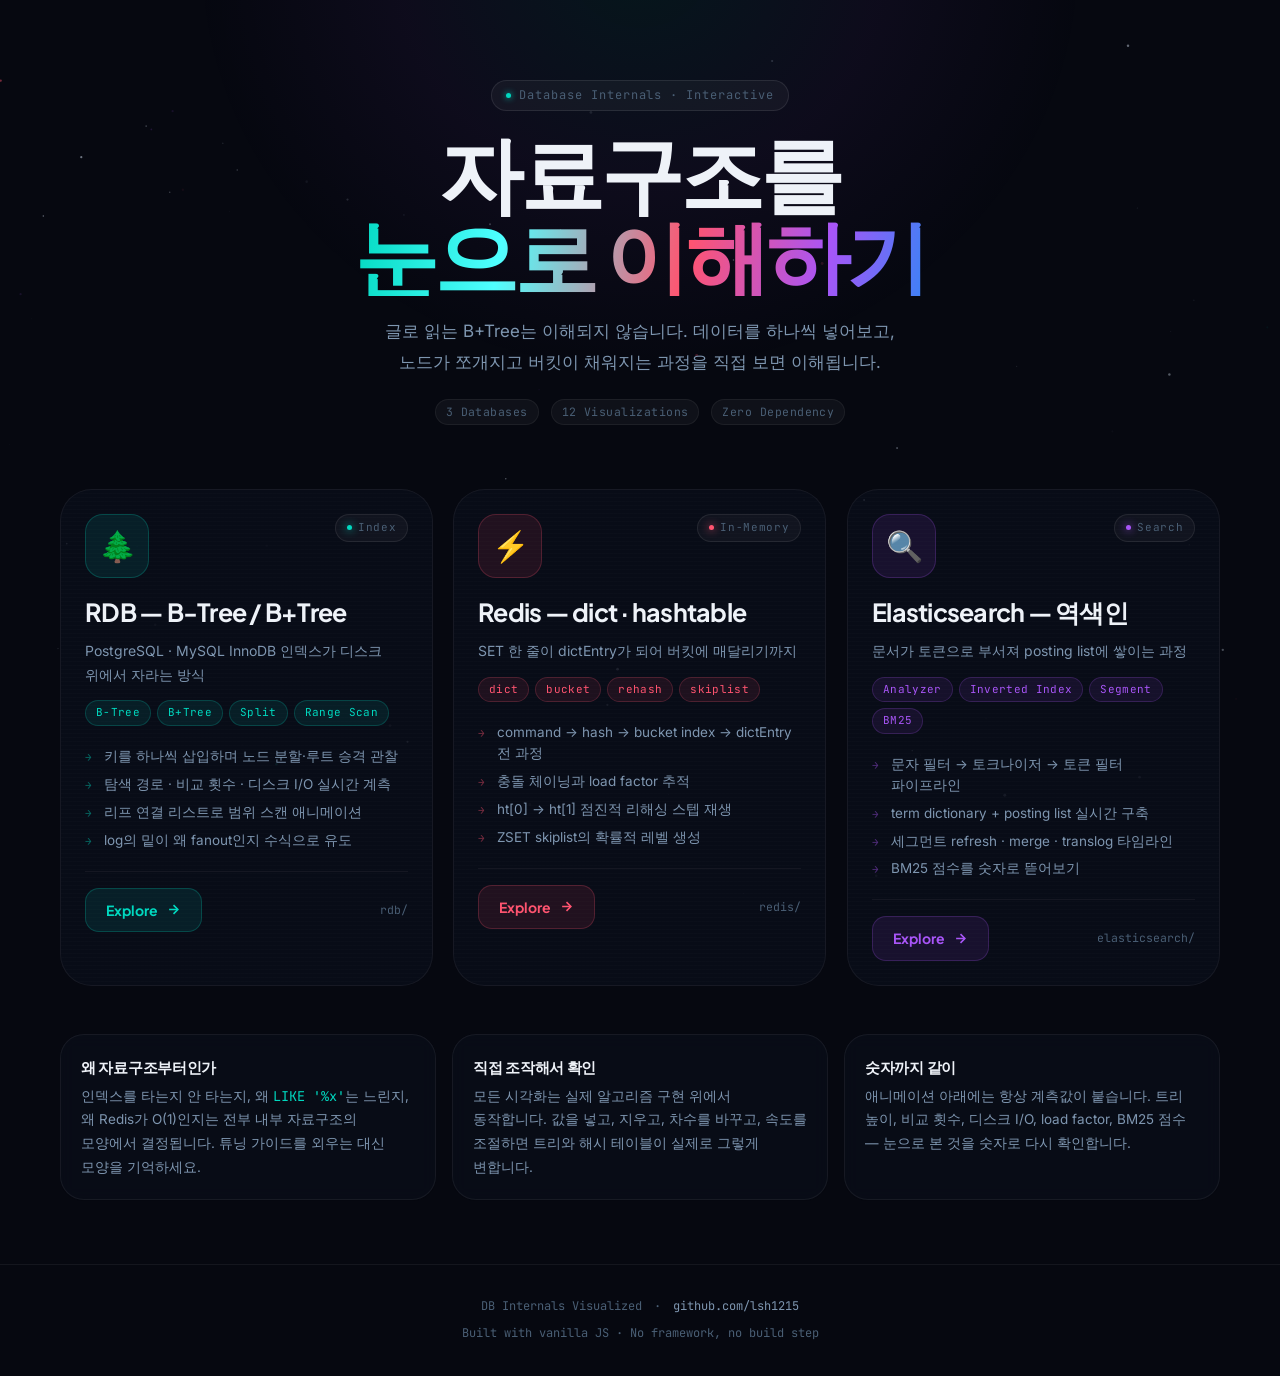
==== index.html @ f7a951b7 "feat: DB 내부 자료구조 인터랙티브 시각화 사이트 RDB(B-Tree/B+Tree) · Redis(dict/hashtable/skiplist) · Elasticsearch(역" ====
<!DOCTYPE html>
<html lang="ko">
<head>
  <meta charset="UTF-8" />
  <meta name="viewport" content="width=device-width, initial-scale=1.0" />
  <title>DB Internals Visualized — 데이터베이스 자료구조 시각화</title>

  <meta name="description" content="RDB의 B-Tree/B+Tree, Redis의 dict/hashtable, Elasticsearch의 역색인. 데이터를 하나씩 넣어보며 자료구조가 어떻게 변하는지 애니메이션으로 이해합니다." />
  <meta name="keywords" content="B-Tree, B+Tree, Redis dict, hashtable, rehash, skiplist, Elasticsearch, inverted index, 자료구조 시각화, database internals" />
  <meta name="author" content="leesanghun" />
  <meta name="robots" content="index, follow" />

  <meta property="og:type" content="website" />
  <meta property="og:title" content="DB Internals Visualized" />
  <meta property="og:description" content="RDB · Redis · Elasticsearch 내부 자료구조를 애니메이션으로 이해하기" />
  <meta property="og:site_name" content="DB Internals Visualized" />

  <link rel="icon" href="data:image/svg+xml,<svg xmlns='http://www.w3.org/2000/svg' viewBox='0 0 100 100'><text y='.9em' font-size='90'>🗄️</text></svg>" />

  <link rel="preconnect" href="https://fonts.googleapis.com" />
  <link rel="preconnect" href="https://fonts.gstatic.com" crossorigin />
  <link href="https://fonts.googleapis.com/css2?family=Plus+Jakarta+Sans:wght@600;700;800&family=Inter:wght@400;500;600&family=JetBrains+Mono:wght@400;500&display=swap" rel="stylesheet" />

  <link rel="stylesheet" href="assets/css/base.css" />
  <link rel="stylesheet" href="assets/css/home.css" />

  <noscript><style>.db-card{opacity:1;transform:none;}.hub__title-line,.hub__sub,.hub__eyebrow{opacity:1;transform:none;}</style></noscript>
</head>
<body>

<canvas class="star-field" id="starField" data-colors="#00d9c0,#ff5470,#a855f7" aria-hidden="true"></canvas>

<main class="hub">
  <div class="hub__glow" aria-hidden="true"></div>

  <header class="hub__head">
    <div class="eyebrow hub__eyebrow">
      <span class="eyebrow__dot" aria-hidden="true"></span>
      <span>Database Internals · Interactive</span>
    </div>

    <h1 class="hub__title">
      <span class="hub__title-line">자료구조를</span>
      <span class="hub__title-line hub__title-line--accent">눈으로 이해하기</span>
    </h1>

    <p class="hub__sub">
      글로 읽는 B+Tree는 이해되지 않습니다. 데이터를 하나씩 넣어보고,<br />
      노드가 쪼개지고 버킷이 채워지는 과정을 직접 보면 이해됩니다.
    </p>

    <div class="flex center gap3 wrap" style="justify-content:center">
      <span class="badge badge--muted">3 Databases</span>
      <span class="badge badge--muted">12 Visualizations</span>
      <span class="badge badge--muted">Zero Dependency</span>
    </div>
  </header>

  <div class="db-grid" role="list">

    <!-- ── RDB ── -->
    <a href="./rdb/" class="db-card db-card--rdb" role="listitem" aria-label="RDB 인덱스 자료구조 보기">
      <div class="db-card__glow" aria-hidden="true"></div>
      <div class="db-card__inner">
        <div class="db-card__header">
          <div class="db-card__icon-wrap" aria-hidden="true"><span class="db-card__icon">🌲</span></div>
          <div class="db-card__status"><span class="db-card__status-dot"></span><span>Index</span></div>
        </div>

        <div class="db-card__body">
          <h2 class="db-card__name">RDB — B-Tree / B+Tree</h2>
          <p class="db-card__tagline">PostgreSQL · MySQL InnoDB 인덱스가 디스크 위에서 자라는 방식</p>

          <div class="db-card__badges">
            <span class="db-chip">B-Tree</span>
            <span class="db-chip">B+Tree</span>
            <span class="db-chip">Split</span>
            <span class="db-chip">Range Scan</span>
          </div>

          <ul class="db-card__features">
            <li class="db-card__feature"><i>→</i>키를 하나씩 삽입하며 노드 분할·루트 승격 관찰</li>
            <li class="db-card__feature"><i>→</i>탐색 경로 · 비교 횟수 · 디스크 I/O 실시간 계측</li>
            <li class="db-card__feature"><i>→</i>리프 연결 리스트로 범위 스캔 애니메이션</li>
            <li class="db-card__feature"><i>→</i>log의 밑이 왜 fanout인지 수식으로 유도</li>
          </ul>
        </div>

        <div class="db-card__footer">
          <span class="db-card__cta">Explore
            <svg width="15" height="15" viewBox="0 0 24 24" fill="none" stroke="currentColor" stroke-width="2.5" aria-hidden="true">
              <line x1="5" y1="12" x2="19" y2="12"></line><polyline points="12 5 19 12 12 19"></polyline>
            </svg>
          </span>
          <span class="db-card__slug">rdb/</span>
        </div>
      </div>
    </a>

    <!-- ── Redis ── -->
    <a href="./redis/" class="db-card db-card--redis" role="listitem" aria-label="Redis 내부 자료구조 보기">
      <div class="db-card__glow" aria-hidden="true"></div>
      <div class="db-card__inner">
        <div class="db-card__header">
          <div class="db-card__icon-wrap" aria-hidden="true"><span class="db-card__icon">⚡</span></div>
          <div class="db-card__status"><span class="db-card__status-dot"></span><span>In-Memory</span></div>
        </div>

        <div class="db-card__body">
          <h2 class="db-card__name">Redis — dict · hashtable</h2>
          <p class="db-card__tagline">SET 한 줄이 dictEntry가 되어 버킷에 매달리기까지</p>

          <div class="db-card__badges">
            <span class="db-chip">dict</span>
            <span class="db-chip">bucket</span>
            <span class="db-chip">rehash</span>
            <span class="db-chip">skiplist</span>
          </div>

          <ul class="db-card__features">
            <li class="db-card__feature"><i>→</i>command → hash → bucket index → dictEntry 전 과정</li>
            <li class="db-card__feature"><i>→</i>충돌 체이닝과 load factor 추적</li>
            <li class="db-card__feature"><i>→</i>ht[0] → ht[1] 점진적 리해싱 스텝 재생</li>
            <li class="db-card__feature"><i>→</i>ZSET skiplist의 확률적 레벨 생성</li>
          </ul>
        </div>

        <div class="db-card__footer">
          <span class="db-card__cta">Explore
            <svg width="15" height="15" viewBox="0 0 24 24" fill="none" stroke="currentColor" stroke-width="2.5" aria-hidden="true">
              <line x1="5" y1="12" x2="19" y2="12"></line><polyline points="12 5 19 12 12 19"></polyline>
            </svg>
          </span>
          <span class="db-card__slug">redis/</span>
        </div>
      </div>
    </a>

    <!-- ── Elasticsearch ── -->
    <a href="./elasticsearch/" class="db-card db-card--es" role="listitem" aria-label="Elasticsearch 내부 자료구조 보기">
      <div class="db-card__glow" aria-hidden="true"></div>
      <div class="db-card__inner">
        <div class="db-card__header">
          <div class="db-card__icon-wrap" aria-hidden="true"><span class="db-card__icon">🔍</span></div>
          <div class="db-card__status"><span class="db-card__status-dot"></span><span>Search</span></div>
        </div>

        <div class="db-card__body">
          <h2 class="db-card__name">Elasticsearch — 역색인</h2>
          <p class="db-card__tagline">문서가 토큰으로 부서져 posting list에 쌓이는 과정</p>

          <div class="db-card__badges">
            <span class="db-chip">Analyzer</span>
            <span class="db-chip">Inverted Index</span>
            <span class="db-chip">Segment</span>
            <span class="db-chip">BM25</span>
          </div>

          <ul class="db-card__features">
            <li class="db-card__feature"><i>→</i>문자 필터 → 토크나이저 → 토큰 필터 파이프라인</li>
            <li class="db-card__feature"><i>→</i>term dictionary + posting list 실시간 구축</li>
            <li class="db-card__feature"><i>→</i>세그먼트 refresh · merge · translog 타임라인</li>
            <li class="db-card__feature"><i>→</i>BM25 점수를 숫자로 뜯어보기</li>
          </ul>
        </div>

        <div class="db-card__footer">
          <span class="db-card__cta">Explore
            <svg width="15" height="15" viewBox="0 0 24 24" fill="none" stroke="currentColor" stroke-width="2.5" aria-hidden="true">
              <line x1="5" y1="12" x2="19" y2="12"></line><polyline points="12 5 19 12 12 19"></polyline>
            </svg>
          </span>
          <span class="db-card__slug">elasticsearch/</span>
        </div>
      </div>
    </a>

  </div>

  <section class="hub__note">
    <div class="panel">
      <h3>왜 자료구조부터인가</h3>
      <p>인덱스를 타는지 안 타는지, 왜 <span class="mono acc">LIKE '%x'</span>는 느린지, 왜 Redis가 O(1)인지는 전부 내부 자료구조의 모양에서 결정됩니다. 튜닝 가이드를 외우는 대신 모양을 기억하세요.</p>
    </div>
    <div class="panel">
      <h3>직접 조작해서 확인</h3>
      <p>모든 시각화는 실제 알고리즘 구현 위에서 동작합니다. 값을 넣고, 지우고, 차수를 바꾸고, 속도를 조절하면 트리와 해시 테이블이 실제로 그렇게 변합니다.</p>
    </div>
    <div class="panel">
      <h3>숫자까지 같이</h3>
      <p>애니메이션 아래에는 항상 계측값이 붙습니다. 트리 높이, 비교 횟수, 디스크 I/O, load factor, BM25 점수 — 눈으로 본 것을 숫자로 다시 확인합니다.</p>
    </div>
  </section>
</main>

<footer class="site-footer">
  <div class="flex center gap3 wrap" style="justify-content:center">
    <span>DB Internals Visualized</span>
    <span class="muted">·</span>
    <a href="https://github.com/lsh1215" target="_blank" rel="noopener noreferrer">github.com/lsh1215</a>
  </div>
  <p class="muted">Built with vanilla JS · No framework, no build step</p>
</footer>

<script src="assets/js/starfield.js"></script>
</body>
</html>
---- assets/css/base.css ----
/* ═══════════════════════════════════════════════════════════
   DB Internals Visualized — Base Theme
   Design: Deep space console · precise glows · refined motion
═══════════════════════════════════════════════════════════ */

/* ─────────────────────────────────
   Design Tokens
───────────────────────────────── */
:root {
  /* Base */
  --bg-void:       #060810;
  --bg-surface:    #0a0e1a;
  --bg-panel:      rgba(10, 14, 26, 0.72);
  --bg-panel-2:    rgba(14, 19, 34, 0.92);
  --bg-card:       rgba(10, 14, 26, 0.75);
  --bg-card-hover: rgba(12, 17, 32, 0.92);
  --bg-border:     rgba(255, 255, 255, 0.06);
  --bg-border-2:   rgba(255, 255, 255, 0.10);

  /* Accent — RDB (teal) */
  --rdb:           #00d9c0;
  --rdb-mid:       #00b8a3;
  --rdb-dim:       rgba(0, 217, 192, 0.10);
  --rdb-border:    rgba(0, 217, 192, 0.24);
  --rdb-border-h:  rgba(0, 217, 192, 0.55);
  --rdb-glow:      rgba(0, 217, 192, 0.18);

  /* Accent — Redis (rose) */
  --redis:         #ff5470;
  --redis-mid:     #ff8a5b;
  --redis-dim:     rgba(255, 84, 112, 0.10);
  --redis-border:  rgba(255, 84, 112, 0.24);
  --redis-border-h:rgba(255, 84, 112, 0.55);
  --redis-glow:    rgba(255, 84, 112, 0.18);

  /* Accent — Elasticsearch (violet → blue) */
  --es:            #a855f7;
  --es-b:          #3b82f6;
  --es-mid:        #7c3aed;
  --es-dim:        rgba(168, 85, 247, 0.10);
  --es-border:     rgba(168, 85, 247, 0.24);
  --es-border-h:   rgba(168, 85, 247, 0.55);
  --es-glow:       rgba(168, 85, 247, 0.18);

  /* Semantic */
  --ok:            #34d399;
  --warn:          #fbbf24;
  --hot:           #fb7185;

  /* Text */
  --text-primary:   #eef2f8;
  --text-secondary: #7e96b0;
  --text-muted:     #4a5f75;

  /* Page accent (overridden per page) */
  --accent:        var(--rdb);
  --accent-2:      var(--rdb-mid);
  --accent-dim:    var(--rdb-dim);
  --accent-border: var(--rdb-border);
  --accent-glow:   var(--rdb-glow);

  /* Typography */
  --font-display: 'Plus Jakarta Sans', -apple-system, BlinkMacSystemFont, sans-serif;
  --font-body:    'Inter', -apple-system, BlinkMacSystemFont, 'Apple SD Gothic Neo', sans-serif;
  --font-mono:    'JetBrains Mono', ui-monospace, SFMono-Regular, Menlo, monospace;

  /* Spacing */
  --sp-1: 4px;  --sp-2: 8px;  --sp-3: 12px; --sp-4: 16px;
  --sp-5: 20px; --sp-6: 24px; --sp-8: 32px; --sp-10: 40px;
  --sp-12: 48px; --sp-16: 64px; --sp-20: 80px;

  /* Shape */
  --radius-sm: 6px;
  --radius-md: 14px;
  --radius-lg: 24px;
  --radius-xl: 32px;

  /* Motion */
  --ease-out:  cubic-bezier(0.16, 1, 0.3, 1);
  --ease-snap: cubic-bezier(0.34, 1.56, 0.64, 1);
}

/* ─────────────────────────────────
   Reset
───────────────────────────────── */
*, *::before, *::after { box-sizing: border-box; margin: 0; padding: 0; }

html { scroll-behavior: smooth; }

body {
  background-color: var(--bg-void);
  color: var(--text-primary);
  font-family: var(--font-body);
  font-size: 16px;
  line-height: 1.6;
  -webkit-font-smoothing: antialiased;
  overflow-x: hidden;
  word-break: keep-all;
  overflow-wrap: break-word;
  min-height: 100vh;
  display: flex;
  flex-direction: column;
}

ul, ol { list-style: none; }
a { color: inherit; text-decoration: none; }
img, svg { display: block; max-width: 100%; }
button, input, select { font-family: inherit; font-size: inherit; color: inherit; }

::selection { background: var(--accent-dim); color: #fff; }

/* Scrollbar */
::-webkit-scrollbar { width: 10px; height: 10px; }
::-webkit-scrollbar-track { background: transparent; }
::-webkit-scrollbar-thumb {
  background: rgba(255,255,255,.08);
  border-radius: 100px;
  border: 2px solid transparent;
  background-clip: content-box;
}
::-webkit-scrollbar-thumb:hover { background: rgba(255,255,255,.16); background-clip: content-box; }

/* ─────────────────────────────────
   Star Field Canvas
───────────────────────────────── */
.star-field {
  position: fixed;
  inset: 0;
  z-index: 0;
  pointer-events: none;
}

/* ─────────────────────────────────
   Top Navigation (sub pages)
───────────────────────────────── */
.topbar {
  position: sticky;
  top: 0;
  z-index: 40;
  display: flex;
  align-items: center;
  gap: var(--sp-4);
  padding: var(--sp-3) var(--sp-6);
  background: rgba(6, 8, 16, 0.78);
  backdrop-filter: blur(14px);
  -webkit-backdrop-filter: blur(14px);
  border-bottom: 1px solid var(--bg-border);
}

.topbar__home {
  display: inline-flex;
  align-items: center;
  gap: var(--sp-2);
  font-family: var(--font-mono);
  font-size: 12.5px;
  color: var(--text-secondary);
  padding: 6px 12px;
  border: 1px solid var(--bg-border);
  border-radius: 100px;
  transition: color .25s, border-color .25s, background .25s;
}
.topbar__home:hover {
  color: var(--accent);
  border-color: var(--accent-border);
  background: var(--accent-dim);
}

.topbar__title {
  display: flex;
  align-items: baseline;
  gap: var(--sp-3);
  font-family: var(--font-display);
  font-weight: 700;
  letter-spacing: -.02em;
}
.topbar__title span.sub {
  font-family: var(--font-mono);
  font-weight: 400;
  font-size: 12px;
  color: var(--text-muted);
  letter-spacing: .04em;
}

.topbar__spacer { flex: 1; }

.topbar__links { display: flex; gap: 6px; }
.topbar__link {
  font-family: var(--font-mono);
  font-size: 12px;
  color: var(--text-muted);
  padding: 6px 11px;
  border-radius: 100px;
  border: 1px solid transparent;
  transition: all .25s var(--ease-out);
}
.topbar__link:hover { color: var(--text-primary); background: rgba(255,255,255,.05); }
.topbar__link--active {
  color: var(--accent);
  border-color: var(--accent-border);
  background: var(--accent-dim);
}

/* ─────────────────────────────────
   Page Shell
───────────────────────────────── */
.page {
  position: relative;
  z-index: 1;
  flex: 1;
  width: 100%;
  max-width: 1280px;
  margin: 0 auto;
  padding: var(--sp-10) var(--sp-6) var(--sp-20);
}

.page-hero { margin-bottom: var(--sp-10); }

.eyebrow {
  display: inline-flex;
  align-items: center;
  gap: var(--sp-2);
  padding: 5px 14px;
  background: rgba(255, 255, 255, 0.04);
  border: 1px solid rgba(255, 255, 255, 0.09);
  border-radius: 100px;
  font-family: var(--font-mono);
  font-size: 12px;
  color: var(--text-muted);
  letter-spacing: .08em;
}
.eyebrow__dot {
  width: 5px; height: 5px;
  border-radius: 50%;
  background: var(--accent);
  box-shadow: 0 0 6px var(--accent);
  animation: pulse 2.4s ease-in-out infinite;
}
@keyframes pulse {
  0%, 100% { opacity: .55; }
  50%      { opacity: 1; }
}

h1.page-title {
  font-family: var(--font-display);
  font-size: clamp(32px, 5.2vw, 56px);
  font-weight: 800;
  letter-spacing: -.04em;
  line-height: 1.04;
  margin: var(--sp-5) 0 var(--sp-4);
}
.grad {
  background: linear-gradient(100deg, var(--accent) 0%, #7dfff0 40%, var(--accent-2) 100%);
  -webkit-background-clip: text;
  -webkit-text-fill-color: transparent;
  background-clip: text;
}

p.page-sub {
  font-size: clamp(14px, 1.6vw, 17px);
  color: var(--text-secondary);
  line-height: 1.8;
  max-width: 720px;
}

/* Section */
.section { margin-top: var(--sp-16); scroll-margin-top: 76px; }
.section__head { margin-bottom: var(--sp-6); }
.section__num {
  font-family: var(--font-mono);
  font-size: 12px;
  color: var(--accent);
  letter-spacing: .12em;
}
.section__title {
  font-family: var(--font-display);
  font-size: clamp(22px, 3vw, 30px);
  font-weight: 700;
  letter-spacing: -.03em;
  margin-top: var(--sp-2);
}
.section__desc {
  color: var(--text-secondary);
  font-size: 15px;
  line-height: 1.8;
  margin-top: var(--sp-3);
  max-width: 820px;
}

/* ─────────────────────────────────
   Panel / Card
───────────────────────────────── */
.panel {
  position: relative;
  background: var(--bg-panel);
  border: 1px solid var(--bg-border);
  border-radius: var(--radius-lg);
  padding: var(--sp-6);
  backdrop-filter: blur(8px);
  -webkit-backdrop-filter: blur(8px);
}
.panel--tight { padding: var(--sp-4); }
.panel--flush { padding: 0; overflow: hidden; }

.panel__label {
  font-family: var(--font-mono);
  font-size: 11px;
  letter-spacing: .1em;
  color: var(--text-muted);
  text-transform: uppercase;
  margin-bottom: var(--sp-3);
  display: flex;
  align-items: center;
  gap: var(--sp-2);
}

.grid { display: grid; gap: var(--sp-4); }
.grid--2 { grid-template-columns: repeat(2, minmax(0, 1fr)); }
.grid--3 { grid-template-columns: repeat(3, minmax(0, 1fr)); }
.grid--4 { grid-template-columns: repeat(4, minmax(0, 1fr)); }

/* ─────────────────────────────────
   Controls
───────────────────────────────── */
.controls {
  display: flex;
  flex-wrap: wrap;
  align-items: center;
  gap: var(--sp-3);
}

.btn {
  display: inline-flex;
  align-items: center;
  gap: 7px;
  padding: 9px 16px;
  border-radius: var(--radius-md);
  border: 1px solid var(--bg-border-2);
  background: rgba(255,255,255,.035);
  color: var(--text-primary);
  font-family: var(--font-display);
  font-size: 13.5px;
  font-weight: 600;
  letter-spacing: -.01em;
  cursor: pointer;
  transition: transform .22s var(--ease-snap), background .25s, border-color .25s, box-shadow .25s, color .25s;
  white-space: nowrap;
}
.btn:hover { background: rgba(255,255,255,.07); border-color: rgba(255,255,255,.18); transform: translateY(-1px); }
.btn:active { transform: translateY(0) scale(.98); }
.btn:disabled { opacity: .35; cursor: not-allowed; transform: none; }

.btn--primary {
  background: var(--accent-dim);
  border-color: var(--accent-border);
  color: var(--accent);
}
.btn--primary:hover {
  background: color-mix(in srgb, var(--accent) 18%, transparent);
  border-color: var(--accent);
  box-shadow: 0 0 22px var(--accent-glow);
}
.btn--ghost { background: transparent; border-color: transparent; color: var(--text-secondary); }
.btn--ghost:hover { color: var(--text-primary); background: rgba(255,255,255,.05); }
.btn--sm { padding: 6px 12px; font-size: 12.5px; border-radius: 10px; }
.btn--danger { color: var(--hot); border-color: rgba(251,113,133,.28); background: rgba(251,113,133,.08); }
.btn--danger:hover { background: rgba(251,113,133,.16); border-color: rgba(251,113,133,.5); }

.field {
  display: inline-flex;
  align-items: center;
  gap: var(--sp-2);
  font-family: var(--font-mono);
  font-size: 12px;
  color: var(--text-muted);
}
.input, .select {
  background: rgba(255,255,255,.04);
  border: 1px solid var(--bg-border-2);
  border-radius: 10px;
  padding: 8px 12px;
  font-family: var(--font-mono);
  font-size: 13px;
  color: var(--text-primary);
  outline: none;
  transition: border-color .22s, box-shadow .22s, background .22s;
  min-width: 0;
}
.input:focus, .select:focus {
  border-color: var(--accent-border);
  box-shadow: 0 0 0 3px var(--accent-dim);
  background: rgba(255,255,255,.06);
}
.input--num { width: 92px; text-align: center; }
.select { cursor: pointer; }
.select option { background: var(--bg-surface); }

input[type="range"] {
  -webkit-appearance: none;
  appearance: none;
  height: 4px;
  width: 120px;
  border-radius: 100px;
  background: rgba(255,255,255,.12);
  outline: none;
  cursor: pointer;
}
input[type="range"]::-webkit-slider-thumb {
  -webkit-appearance: none;
  width: 14px; height: 14px;
  border-radius: 50%;
  background: var(--accent);
  box-shadow: 0 0 10px var(--accent-glow);
  cursor: pointer;
}

/* Segmented toggle */
.segmented {
  display: inline-flex;
  padding: 3px;
  gap: 3px;
  background: rgba(255,255,255,.04);
  border: 1px solid var(--bg-border);
  border-radius: 12px;
}
.segmented button {
  padding: 6px 14px;
  border: none;
  background: transparent;
  border-radius: 9px;
  font-family: var(--font-mono);
  font-size: 12.5px;
  color: var(--text-secondary);
  cursor: pointer;
  transition: all .25s var(--ease-out);
  white-space: nowrap;
}
.segmented button:hover { color: var(--text-primary); }
.segmented button[aria-pressed="true"] {
  background: var(--accent-dim);
  color: var(--accent);
  box-shadow: inset 0 0 0 1px var(--accent-border);
}

/* ─────────────────────────────────
   Badges / Chips / Stats
───────────────────────────────── */
.badge {
  display: inline-flex;
  align-items: center;
  gap: 5px;
  padding: 3px 10px;
  border-radius: 100px;
  font-family: var(--font-mono);
  font-size: 11.5px;
  letter-spacing: .04em;
  background: var(--accent-dim);
  color: var(--accent);
  border: 1px solid var(--accent-border);
}
.badge--muted { background: rgba(255,255,255,.04); color: var(--text-muted); border-color: var(--bg-border); }
.badge--warn  { background: rgba(251,191,36,.1); color: var(--warn); border-color: rgba(251,191,36,.25); }
.badge--ok    { background: rgba(52,211,153,.1); color: var(--ok); border-color: rgba(52,211,153,.25); }
.badge--hot   { background: rgba(251,113,133,.1); color: var(--hot); border-color: rgba(251,113,133,.25); }

.stat-row {
  display: grid;
  grid-template-columns: repeat(auto-fit, minmax(120px, 1fr));
  gap: var(--sp-3);
}
.stat {
  background: rgba(255,255,255,.025);
  border: 1px solid var(--bg-border);
  border-radius: var(--radius-md);
  padding: var(--sp-3) var(--sp-4);
}
.stat__k {
  font-family: var(--font-mono);
  font-size: 10.5px;
  letter-spacing: .1em;
  color: var(--text-muted);
  text-transform: uppercase;
}
.stat__v {
  font-family: var(--font-display);
  font-size: 24px;
  font-weight: 800;
  letter-spacing: -.03em;
  margin-top: 2px;
  font-variant-numeric: tabular-nums;
}
.stat__v small { font-size: 12px; font-weight: 500; color: var(--text-muted); margin-left: 3px; }
.stat--accent .stat__v { color: var(--accent); }

/* ─────────────────────────────────
   Log / narration
───────────────────────────────── */
.log {
  font-family: var(--font-mono);
  font-size: 12.5px;
  line-height: 1.7;
  max-height: 260px;
  overflow-y: auto;
  display: flex;
  flex-direction: column;
  gap: 4px;
}
.log__line {
  display: flex;
  gap: var(--sp-2);
  padding: 5px 8px;
  border-radius: 7px;
  color: var(--text-secondary);
  border-left: 2px solid transparent;
  animation: logIn .35s var(--ease-out) both;
}
@keyframes logIn { from { opacity: 0; transform: translateX(-6px); } to { opacity: 1; transform: none; } }
.log__line--active {
  background: var(--accent-dim);
  border-left-color: var(--accent);
  color: var(--text-primary);
}
.log__line--split { color: var(--warn); border-left-color: var(--warn); background: rgba(251,191,36,.06); }
.log__line--done  { color: var(--ok); border-left-color: var(--ok); background: rgba(52,211,153,.06); }
.log__line--err   { color: var(--hot); border-left-color: var(--hot); background: rgba(251,113,133,.06); }
.log__t { color: var(--text-muted); flex-shrink: 0; }

/* ─────────────────────────────────
   Prose / math
───────────────────────────────── */
.prose { color: var(--text-secondary); font-size: 15px; line-height: 1.85; }
.prose p + p { margin-top: var(--sp-4); }
.prose strong { color: var(--text-primary); font-weight: 600; }
.prose code {
  font-family: var(--font-mono);
  font-size: .88em;
  background: rgba(255,255,255,.05);
  border: 1px solid var(--bg-border);
  border-radius: 5px;
  padding: 1px 6px;
  color: var(--accent);
}
.prose ul { margin: var(--sp-3) 0; display: flex; flex-direction: column; gap: var(--sp-2); }
.prose ul li { padding-left: 18px; position: relative; }
.prose ul li::before {
  content: '›';
  position: absolute; left: 4px;
  color: var(--accent);
  font-family: var(--font-mono);
}
.prose h4 {
  font-family: var(--font-display);
  color: var(--text-primary);
  font-size: 16px;
  font-weight: 700;
  margin: var(--sp-6) 0 var(--sp-2);
  letter-spacing: -.02em;
}

.math {
  font-family: var(--font-mono);
  background: rgba(255,255,255,.03);
  border: 1px solid var(--bg-border);
  border-left: 2px solid var(--accent);
  border-radius: var(--radius-sm);
  padding: var(--sp-4) var(--sp-5);
  margin: var(--sp-4) 0;
  color: var(--text-primary);
  font-size: 13.5px;
  line-height: 2;
  overflow-x: auto;
  white-space: pre;
}
.math .cm { color: var(--text-muted); }
.math .hi { color: var(--accent); }

.callout {
  border-radius: var(--radius-md);
  border: 1px solid var(--bg-border);
  background: rgba(255,255,255,.025);
  padding: var(--sp-4) var(--sp-5);
  font-size: 14px;
  line-height: 1.8;
  color: var(--text-secondary);
  margin: var(--sp-4) 0;
}
.callout__t {
  font-family: var(--font-display);
  font-weight: 700;
  color: var(--text-primary);
  display: block;
  margin-bottom: 4px;
  font-size: 14.5px;
}
.callout--accent { border-color: var(--accent-border); background: var(--accent-dim); }

/* Table */
.tbl { width: 100%; border-collapse: collapse; font-size: 13.5px; }
.tbl th, .tbl td {
  text-align: left;
  padding: 10px 14px;
  border-bottom: 1px solid var(--bg-border);
}
.tbl th {
  font-family: var(--font-mono);
  font-size: 11px;
  letter-spacing: .08em;
  text-transform: uppercase;
  color: var(--text-muted);
  font-weight: 400;
}
.tbl td { color: var(--text-secondary); }
.tbl td.mono { font-family: var(--font-mono); font-variant-numeric: tabular-nums; }
.tbl tr:last-child td { border-bottom: none; }
.tbl tr:hover td { background: rgba(255,255,255,.02); color: var(--text-primary); }
.tbl-wrap { overflow-x: auto; }

/* ─────────────────────────────────
   Tabs
───────────────────────────────── */
.tabs {
  display: flex;
  gap: var(--sp-2);
  flex-wrap: wrap;
  border-bottom: 1px solid var(--bg-border);
  margin-bottom: var(--sp-6);
  padding-bottom: 0;
}
.tab {
  padding: 10px 16px 12px;
  border: none;
  background: none;
  color: var(--text-muted);
  font-family: var(--font-display);
  font-size: 14px;
  font-weight: 600;
  cursor: pointer;
  border-bottom: 2px solid transparent;
  margin-bottom: -1px;
  transition: color .25s, border-color .25s;
  white-space: nowrap;
}
.tab:hover { color: var(--text-secondary); }
.tab[aria-selected="true"] { color: var(--accent); border-bottom-color: var(--accent); }
.tabpanel[hidden] { display: none; }

/* ─────────────────────────────────
   Footer
───────────────────────────────── */
.site-footer {
  position: relative;
  z-index: 1;
  border-top: 1px solid var(--bg-border);
  padding: var(--sp-8) var(--sp-6);
  text-align: center;
  color: var(--text-muted);
  font-family: var(--font-mono);
  font-size: 12px;
  display: flex;
  flex-direction: column;
  gap: var(--sp-2);
  align-items: center;
}
.site-footer a { color: var(--text-secondary); transition: color .2s; }
.site-footer a:hover { color: var(--accent); }

/* ─────────────────────────────────
   Utilities
───────────────────────────────── */
.mono { font-family: var(--font-mono); }
.muted { color: var(--text-muted); }
.sec { color: var(--text-secondary); }
.acc { color: var(--accent); }
.nowrap { white-space: nowrap; }
.tnum { font-variant-numeric: tabular-nums; }
.flex { display: flex; }
.between { justify-content: space-between; }
.center { align-items: center; }
.wrap { flex-wrap: wrap; }
.gap2 { gap: var(--sp-2); } .gap3 { gap: var(--sp-3); } .gap4 { gap: var(--sp-4); }
.mt2 { margin-top: var(--sp-2); } .mt3 { margin-top: var(--sp-3); }
.mt4 { margin-top: var(--sp-4); } .mt6 { margin-top: var(--sp-6); } .mt8 { margin-top: var(--sp-8); }
.sr-only {
  position: absolute; width: 1px; height: 1px;
  padding: 0; margin: -1px; overflow: hidden;
  clip: rect(0,0,0,0); white-space: nowrap; border: 0;
}

@media (max-width: 900px) {
  .grid--2, .grid--3, .grid--4 { grid-template-columns: 1fr; }
  .page { padding: var(--sp-8) var(--sp-4) var(--sp-16); }
  .topbar { padding: var(--sp-3) var(--sp-4); flex-wrap: wrap; }
  .topbar__links { order: 3; width: 100%; overflow-x: auto; }
}

@media (prefers-reduced-motion: reduce) {
  *, *::before, *::after {
    animation-duration: .01ms !important;
    animation-iteration-count: 1 !important;
    transition-duration: .01ms !important;
  }
}
---- assets/css/home.css ----
/* ═══════════════════════════════════════════════════════════
   Home — DB selection lobby
═══════════════════════════════════════════════════════════ */

.hub {
  position: relative;
  z-index: 1;
  flex: 1;
  display: flex;
  flex-direction: column;
  align-items: center;
  padding: var(--sp-20) var(--sp-6) var(--sp-16);
}

.hub__glow {
  position: absolute;
  top: -40px; left: 50%;
  transform: translateX(-50%);
  width: min(900px, 100%);
  height: 420px;
  pointer-events: none;
  background: radial-gradient(
    ellipse at 50% 0%,
    rgba(0, 217, 192, 0.07) 0%,
    rgba(168, 85, 247, 0.05) 38%,
    transparent 70%
  );
}

.hub__head {
  text-align: center;
  display: flex;
  flex-direction: column;
  align-items: center;
  gap: var(--sp-5);
  margin-bottom: var(--sp-16);
}

.hub__title {
  font-family: var(--font-display);
  font-size: clamp(40px, 7.4vw, 84px);
  font-weight: 800;
  line-height: .96;
  letter-spacing: -.045em;
  display: flex;
  flex-direction: column;
  gap: .04em;
}
.hub__title-line { animation: fadeSlideDown .65s var(--ease-out) .08s both; }
.hub__title-line--accent {
  background: linear-gradient(100deg, #00d9c0 0%, #4fffff 26%, #ff5470 58%, #a855f7 82%, #3b82f6 100%);
  -webkit-background-clip: text;
  -webkit-text-fill-color: transparent;
  background-clip: text;
  animation-delay: .14s;
}

.hub__sub {
  font-size: clamp(14px, 2vw, 17px);
  color: var(--text-secondary);
  line-height: 1.85;
  max-width: 620px;
  animation: fadeSlideDown .65s var(--ease-out) .22s both;
}
.hub__eyebrow { animation: fadeSlideDown .6s var(--ease-out) both; }

@keyframes fadeSlideDown {
  from { opacity: 0; transform: translateY(-14px); }
  to   { opacity: 1; transform: none; }
}

/* ── Grid ── */
.db-grid {
  display: grid;
  grid-template-columns: repeat(3, 1fr);
  gap: var(--sp-5);
  width: 100%;
  max-width: 1160px;
}

/* ── Card ── */
.db-card {
  position: relative;
  display: block;
  background: var(--bg-card);
  border: 1px solid var(--bg-border);
  border-radius: var(--radius-xl);
  overflow: hidden;
  cursor: pointer;
  opacity: 0;
  transform: translateY(30px) scale(.975);
  animation: cardIn .75s var(--ease-out) forwards;
  transition:
    transform .4s var(--ease-snap),
    box-shadow .4s var(--ease-out),
    border-color .35s var(--ease-out),
    background .35s var(--ease-out);
}
.db-card:nth-child(1) { animation-delay: .34s; }
.db-card:nth-child(2) { animation-delay: .44s; }
.db-card:nth-child(3) { animation-delay: .54s; }

@keyframes cardIn { to { opacity: 1; transform: none; } }

.db-card::after {
  content: '';
  position: absolute;
  inset: 0;
  border-radius: inherit;
  pointer-events: none;
  background-image: repeating-linear-gradient(
    to bottom,
    transparent 0px, transparent 3px,
    rgba(255,255,255,0.012) 3px, rgba(255,255,255,0.012) 4px
  );
}

.db-card__glow {
  position: absolute;
  inset: -1px;
  border-radius: inherit;
  opacity: 0;
  pointer-events: none;
  transition: opacity .45s var(--ease-out);
}

.db-card__inner {
  position: relative;
  z-index: 1;
  padding: var(--sp-6);
  display: flex;
  flex-direction: column;
  gap: var(--sp-5);
  min-height: 430px;
}

.db-card__header { display: flex; align-items: flex-start; justify-content: space-between; }

.db-card__icon-wrap {
  width: 64px; height: 64px;
  border-radius: 18px;
  display: flex;
  align-items: center;
  justify-content: center;
  transition: transform .35s var(--ease-snap), box-shadow .35s;
}
.db-card__icon { font-size: 30px; line-height: 1; transition: transform .35s var(--ease-snap); }

.db-card__status {
  display: inline-flex;
  align-items: center;
  gap: 6px;
  padding: 4px 11px;
  border-radius: 100px;
  background: rgba(255,255,255,.04);
  border: 1px solid rgba(255,255,255,.08);
  font-family: var(--font-mono);
  font-size: 11px;
  color: var(--text-muted);
  letter-spacing: .06em;
}
.db-card__status-dot { width: 5px; height: 5px; border-radius: 50%; flex-shrink: 0; }

.db-card__body { flex: 1; display: flex; flex-direction: column; gap: var(--sp-3); }

.db-card__name {
  font-family: var(--font-display);
  font-size: 25px;
  font-weight: 700;
  letter-spacing: -.03em;
  line-height: 1.15;
}
.db-card__tagline { font-size: 14px; color: var(--text-secondary); line-height: 1.7; }

.db-card__badges { display: flex; flex-wrap: wrap; gap: 6px; margin-top: 2px; }
.db-chip {
  padding: 3px 10px;
  border-radius: 100px;
  font-family: var(--font-mono);
  font-size: 11px;
  letter-spacing: .03em;
}

.db-card__features { display: flex; flex-direction: column; gap: 7px; margin-top: var(--sp-2); }
.db-card__feature {
  display: flex;
  align-items: flex-start;
  gap: var(--sp-3);
  font-size: 13.5px;
  color: var(--text-secondary);
  line-height: 1.55;
}
.db-card__feature i {
  font-style: normal;
  font-family: var(--font-mono);
  font-size: 11px;
  opacity: .45;
  flex-shrink: 0;
  margin-top: 3px;
  transition: opacity .2s, transform .2s var(--ease-snap);
}

.db-card__footer {
  display: flex;
  align-items: center;
  justify-content: space-between;
  padding-top: var(--sp-4);
  border-top: 1px solid rgba(255,255,255,.05);
}
.db-card__cta {
  display: inline-flex;
  align-items: center;
  gap: var(--sp-2);
  padding: 10px 20px;
  border-radius: var(--radius-md);
  font-family: var(--font-display);
  font-size: 14px;
  font-weight: 700;
  transition: transform .3s var(--ease-snap), box-shadow .3s, background .3s;
}
.db-card__cta svg { transition: transform .3s var(--ease-snap); }
.db-card__slug { font-family: var(--font-mono); font-size: 11.5px; color: var(--text-muted); }

/* ── Accent variants ── */
.db-card--rdb   { --c: #00d9c0; --c2: #4fffff; }
.db-card--redis { --c: #ff5470; --c2: #ff8a5b; }
.db-card--es    { --c: #a855f7; --c2: #3b82f6; }

.db-card .db-card__icon-wrap {
  background: color-mix(in srgb, var(--c) 10%, transparent);
  border: 1px solid color-mix(in srgb, var(--c) 22%, transparent);
}
.db-card .db-card__status-dot { background: var(--c); box-shadow: 0 0 8px var(--c); }
.db-card .db-chip {
  background: color-mix(in srgb, var(--c) 9%, transparent);
  color: var(--c);
  border: 1px solid color-mix(in srgb, var(--c) 20%, transparent);
}
.db-card .db-card__feature i { color: var(--c); }
.db-card .db-card__cta {
  background: color-mix(in srgb, var(--c) 10%, transparent);
  border: 1px solid color-mix(in srgb, var(--c) 22%, transparent);
  color: var(--c);
}
.db-card .db-card__glow {
  background: radial-gradient(ellipse at 50% 0%, color-mix(in srgb, var(--c) 16%, transparent) 0%, transparent 62%);
}

.db-card:hover {
  transform: translateY(-6px);
  background: var(--bg-card-hover);
  border-color: color-mix(in srgb, var(--c) 45%, transparent);
  box-shadow:
    0 24px 60px -20px rgba(0,0,0,.75),
    0 0 46px -12px color-mix(in srgb, var(--c) 32%, transparent);
}
.db-card:hover .db-card__glow { opacity: 1; }
.db-card:hover .db-card__icon-wrap {
  transform: translateY(-2px) scale(1.04);
  box-shadow: 0 0 26px color-mix(in srgb, var(--c) 24%, transparent);
}
.db-card:hover .db-card__icon { transform: scale(1.08) rotate(-4deg); }
.db-card:hover .db-card__cta {
  background: color-mix(in srgb, var(--c) 20%, transparent);
  box-shadow: 0 0 24px color-mix(in srgb, var(--c) 26%, transparent);
}
.db-card:hover .db-card__cta svg { transform: translateX(4px); }
.db-card:hover .db-card__feature i { opacity: 1; transform: translateX(2px); }
.db-card:focus-visible { outline: 2px solid var(--c); outline-offset: 4px; }

/* ── Bottom note ── */
.hub__note {
  max-width: 1160px;
  width: 100%;
  margin-top: var(--sp-12);
  display: grid;
  grid-template-columns: repeat(3, 1fr);
  gap: var(--sp-4);
}
.hub__note .panel { padding: var(--sp-5); }
.hub__note h3 {
  font-family: var(--font-display);
  font-size: 15px;
  font-weight: 700;
  letter-spacing: -.02em;
  margin-bottom: 6px;
}
.hub__note p { font-size: 13.5px; color: var(--text-secondary); line-height: 1.75; }

@media (max-width: 1000px) {
  .db-grid { grid-template-columns: 1fr; max-width: 560px; }
  .hub__note { grid-template-columns: 1fr; max-width: 560px; }
  .db-card__inner { min-height: 0; }
  .hub { padding-top: var(--sp-12); }
}
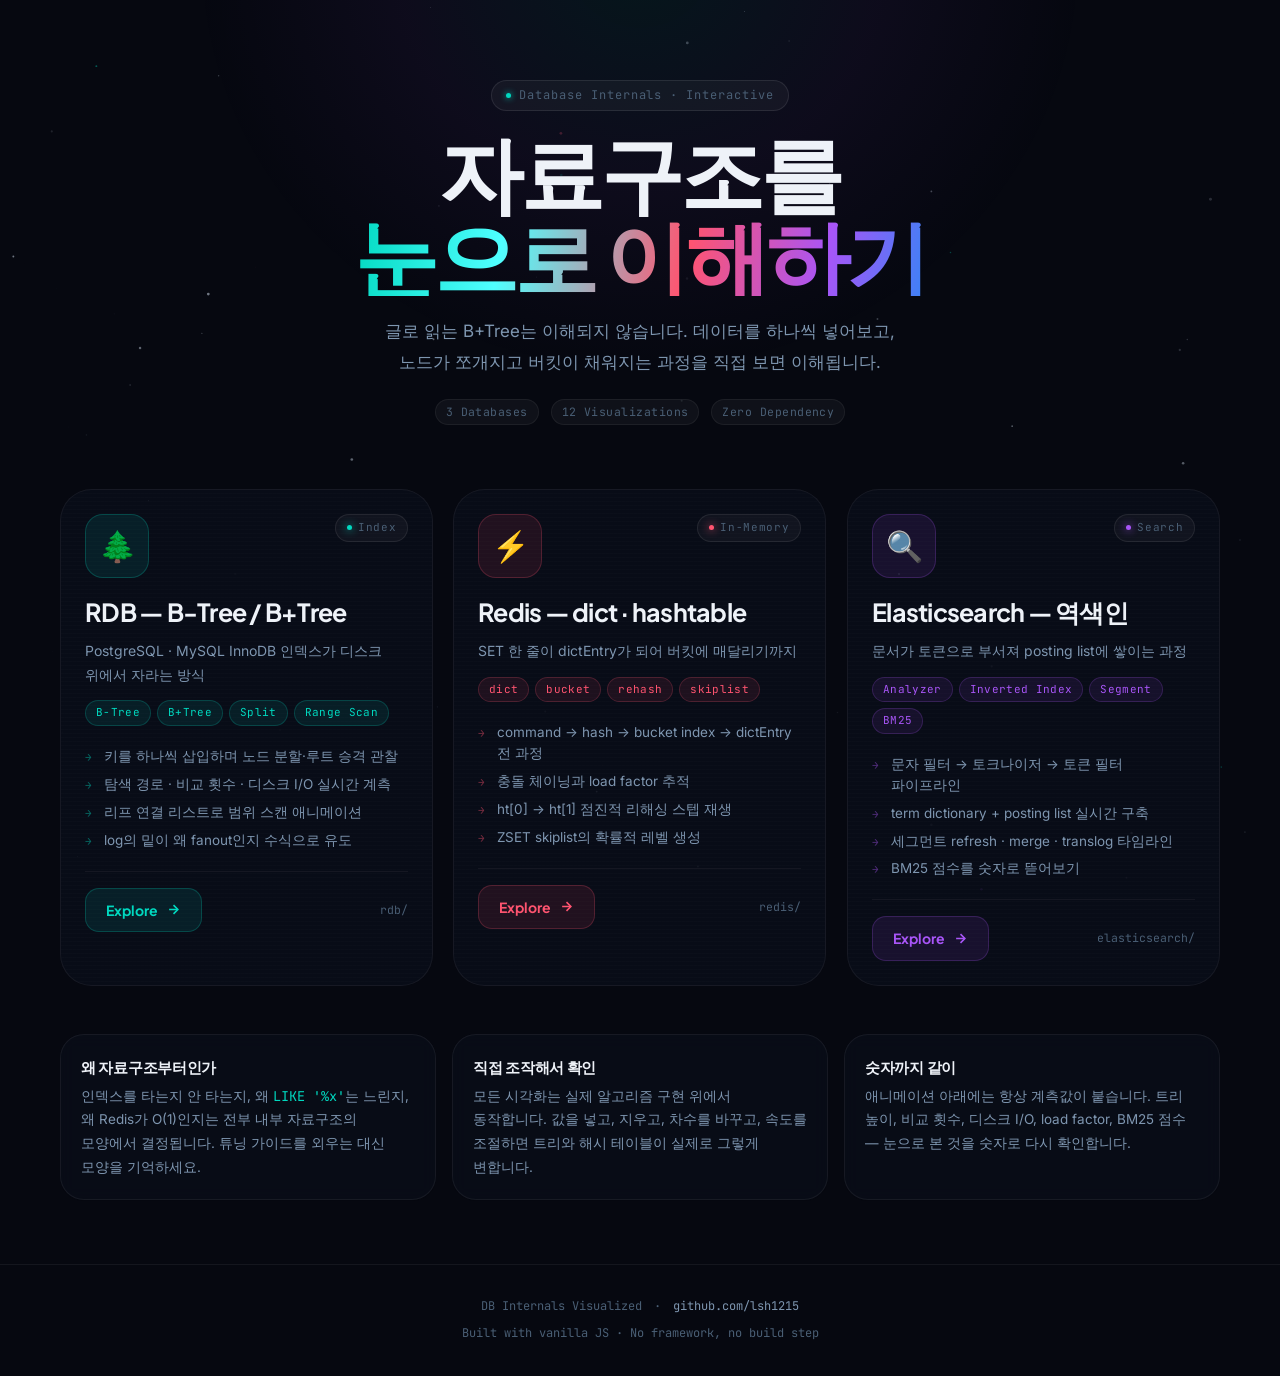
==== commit b46e7563: "fix: 배포해도 브라우저에 반영 안 되는 캐시 문제 해결 GitHub Pages 는 HTML·CSS·JS 를 전부 Cache-Control: max-age=600 으로 내려주고 " ====
--- a/index.html
+++ b/index.html
@@ -203,5 +203,6 @@
 </footer>
 
 <script src="assets/js/starfield.js"></script>
+<script src="assets/js/version-check.js"></script>
 </body>
 </html>
--- a/assets/css/base.css
+++ b/assets/css/base.css
@@ -314,6 +314,8 @@
 }
 
 .grid { display: grid; gap: var(--sp-4); }
+.grid > * { min-width: 0; }
+.panel { min-width: 0; }
 .grid--2 { grid-template-columns: repeat(2, minmax(0, 1fr)); }
 .grid--3 { grid-template-columns: repeat(3, minmax(0, 1fr)); }
 .grid--4 { grid-template-columns: repeat(4, minmax(0, 1fr)); }
@@ -686,7 +688,7 @@
 }
 
 @media (max-width: 900px) {
-  .grid--2, .grid--3, .grid--4 { grid-template-columns: 1fr; }
+  .grid--2, .grid--3, .grid--4 { grid-template-columns: minmax(0, 1fr); }
   .page { padding: var(--sp-8) var(--sp-4) var(--sp-16); }
   .topbar { padding: var(--sp-3) var(--sp-4); flex-wrap: wrap; }
   .topbar__links { order: 3; width: 100%; overflow-x: auto; }
@@ -699,3 +701,75 @@
     transition-duration: .01ms !important;
   }
 }
+
+/* ─────────────────────────────────
+   새 배포 알림 배너
+───────────────────────────────── */
+.update-banner {
+  position: fixed;
+  left: 50%;
+  bottom: 24px;
+  transform: translate(-50%, 24px);
+  z-index: 200;
+  display: flex;
+  align-items: center;
+  gap: var(--sp-3);
+  padding: 10px 12px 10px 16px;
+  border-radius: 100px;
+  background: rgba(12, 17, 30, 0.96);
+  border: 1px solid var(--accent-border);
+  box-shadow: 0 18px 46px -18px rgba(0, 0, 0, .9), 0 0 30px -14px var(--accent-glow);
+  backdrop-filter: blur(12px);
+  -webkit-backdrop-filter: blur(12px);
+  opacity: 0;
+  transition: opacity .35s var(--ease-out), transform .35s var(--ease-out);
+  max-width: calc(100vw - 32px);
+}
+.update-banner--in { opacity: 1; transform: translate(-50%, 0); }
+
+.update-banner__dot {
+  width: 6px; height: 6px;
+  border-radius: 50%;
+  background: var(--accent);
+  box-shadow: 0 0 8px var(--accent);
+  flex-shrink: 0;
+  animation: pulse 2s ease-in-out infinite;
+}
+.update-banner__t {
+  font-size: 13.5px;
+  color: var(--text-primary);
+  white-space: nowrap;
+}
+.update-banner__btn {
+  border: 1px solid var(--accent-border);
+  background: var(--accent-dim);
+  color: var(--accent);
+  font-family: var(--font-display);
+  font-size: 13px;
+  font-weight: 700;
+  padding: 6px 14px;
+  border-radius: 100px;
+  cursor: pointer;
+  transition: background .22s, box-shadow .22s;
+  white-space: nowrap;
+}
+.update-banner__btn:hover {
+  background: color-mix(in srgb, var(--accent) 20%, transparent);
+  box-shadow: 0 0 18px var(--accent-glow);
+}
+.update-banner__close {
+  border: none;
+  background: none;
+  color: var(--text-muted);
+  cursor: pointer;
+  font-size: 12px;
+  padding: 4px 6px;
+  border-radius: 6px;
+  transition: color .2s, background .2s;
+}
+.update-banner__close:hover { color: var(--text-primary); background: rgba(255,255,255,.06); }
+
+@media (max-width: 520px) {
+  .update-banner { bottom: 12px; padding: 9px 10px 9px 13px; gap: var(--sp-2); }
+  .update-banner__t { font-size: 12.5px; white-space: normal; }
+}
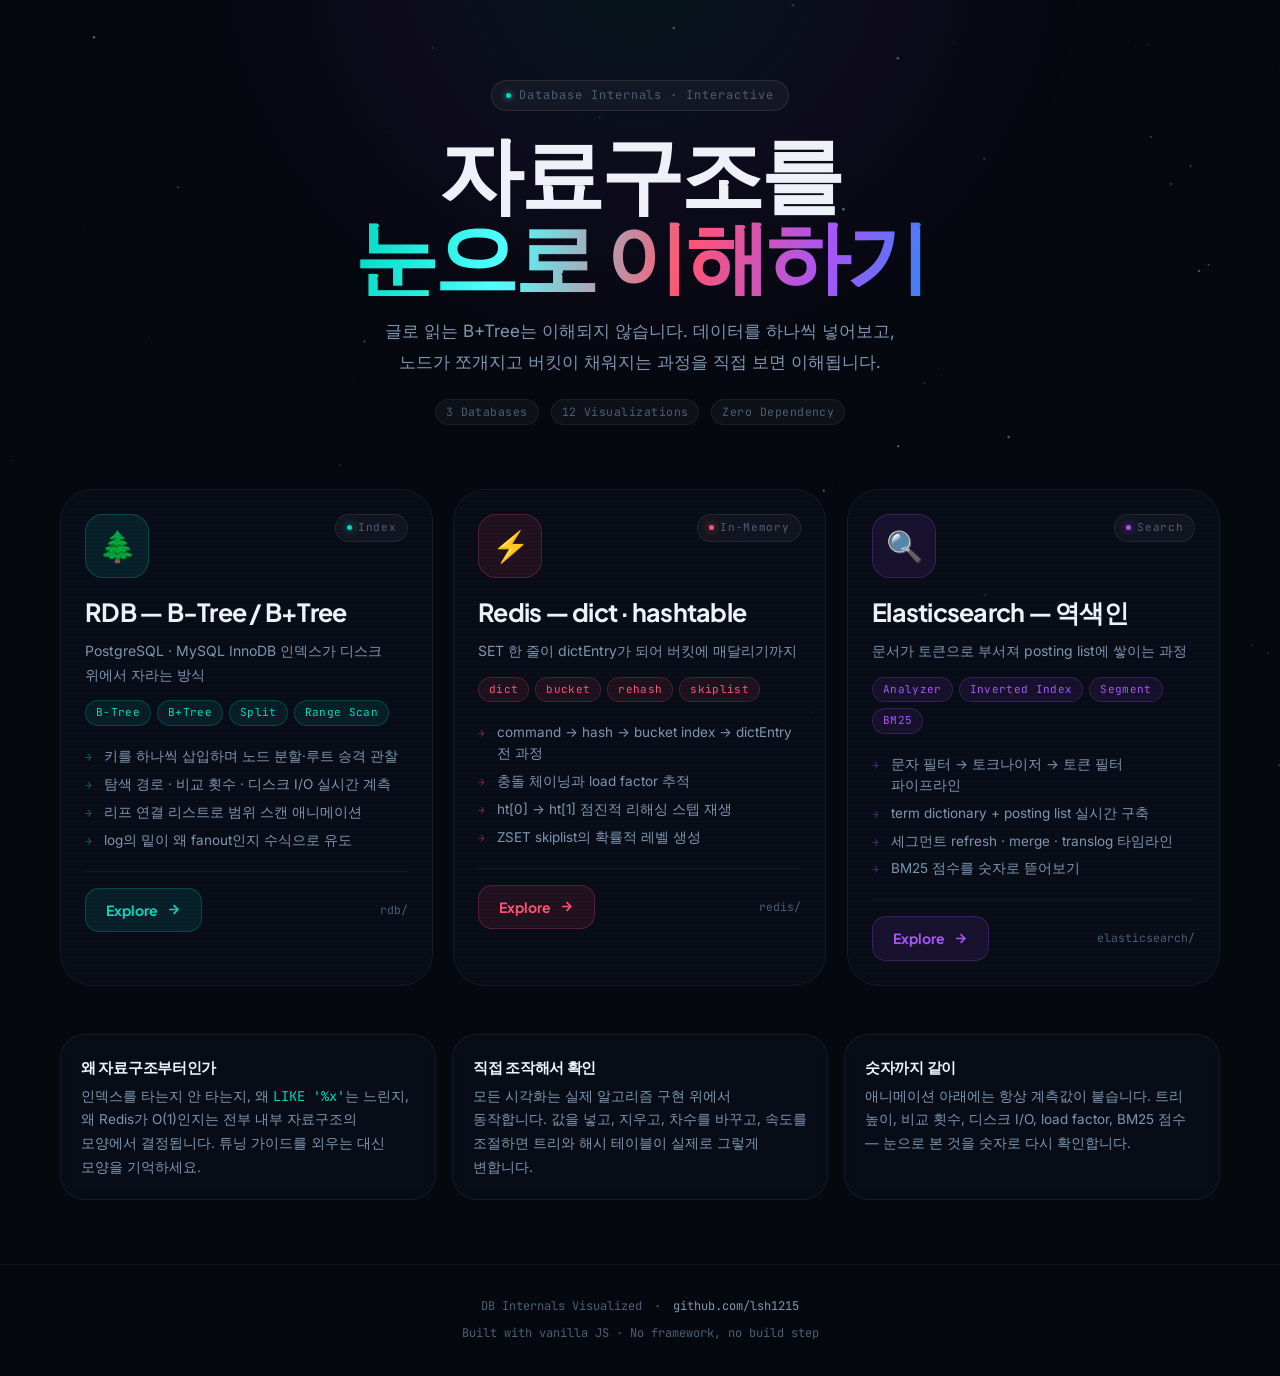
==== commit 1810f254: "revert: 브라우저 캐시 땜질 코드 전부 제거 옛 화면이 계속 보이던 진짜 원인은 HTML 캐시가 아니라, 지운 블로그가 lsh1215.github.io 출처에 남긴 루트 스코" ====
--- a/index.html
+++ b/index.html
@@ -203,6 +203,5 @@
 </footer>
 
 <script src="assets/js/starfield.js"></script>
-<script src="assets/js/version-check.js"></script>
 </body>
 </html>
--- a/assets/css/base.css
+++ b/assets/css/base.css
@@ -701,75 +701,3 @@
     transition-duration: .01ms !important;
   }
 }
-
-/* ─────────────────────────────────
-   새 배포 알림 배너
-───────────────────────────────── */
-.update-banner {
-  position: fixed;
-  left: 50%;
-  bottom: 24px;
-  transform: translate(-50%, 24px);
-  z-index: 200;
-  display: flex;
-  align-items: center;
-  gap: var(--sp-3);
-  padding: 10px 12px 10px 16px;
-  border-radius: 100px;
-  background: rgba(12, 17, 30, 0.96);
-  border: 1px solid var(--accent-border);
-  box-shadow: 0 18px 46px -18px rgba(0, 0, 0, .9), 0 0 30px -14px var(--accent-glow);
-  backdrop-filter: blur(12px);
-  -webkit-backdrop-filter: blur(12px);
-  opacity: 0;
-  transition: opacity .35s var(--ease-out), transform .35s var(--ease-out);
-  max-width: calc(100vw - 32px);
-}
-.update-banner--in { opacity: 1; transform: translate(-50%, 0); }
-
-.update-banner__dot {
-  width: 6px; height: 6px;
-  border-radius: 50%;
-  background: var(--accent);
-  box-shadow: 0 0 8px var(--accent);
-  flex-shrink: 0;
-  animation: pulse 2s ease-in-out infinite;
-}
-.update-banner__t {
-  font-size: 13.5px;
-  color: var(--text-primary);
-  white-space: nowrap;
-}
-.update-banner__btn {
-  border: 1px solid var(--accent-border);
-  background: var(--accent-dim);
-  color: var(--accent);
-  font-family: var(--font-display);
-  font-size: 13px;
-  font-weight: 700;
-  padding: 6px 14px;
-  border-radius: 100px;
-  cursor: pointer;
-  transition: background .22s, box-shadow .22s;
-  white-space: nowrap;
-}
-.update-banner__btn:hover {
-  background: color-mix(in srgb, var(--accent) 20%, transparent);
-  box-shadow: 0 0 18px var(--accent-glow);
-}
-.update-banner__close {
-  border: none;
-  background: none;
-  color: var(--text-muted);
-  cursor: pointer;
-  font-size: 12px;
-  padding: 4px 6px;
-  border-radius: 6px;
-  transition: color .2s, background .2s;
-}
-.update-banner__close:hover { color: var(--text-primary); background: rgba(255,255,255,.06); }
-
-@media (max-width: 520px) {
-  .update-banner { bottom: 12px; padding: 9px 10px 9px 13px; gap: var(--sp-2); }
-  .update-banner__t { font-size: 12.5px; white-space: normal; }
-}
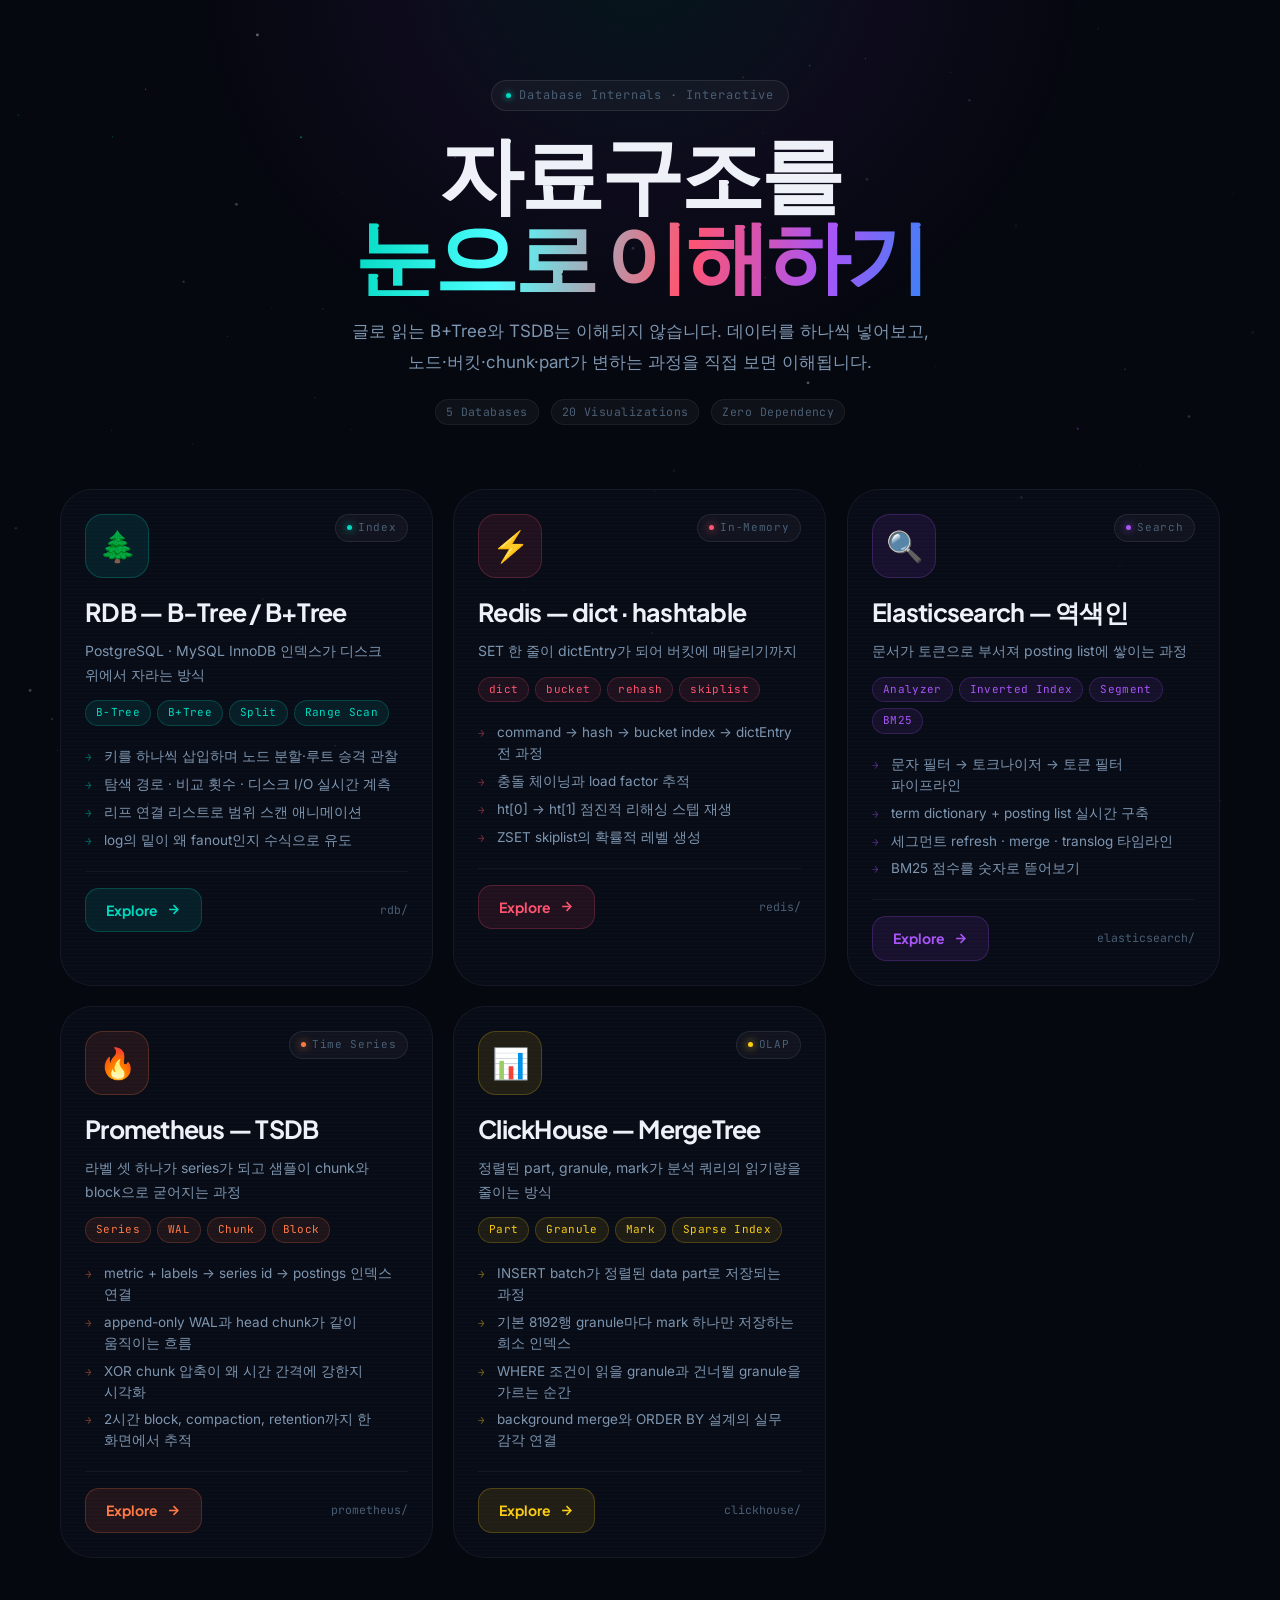
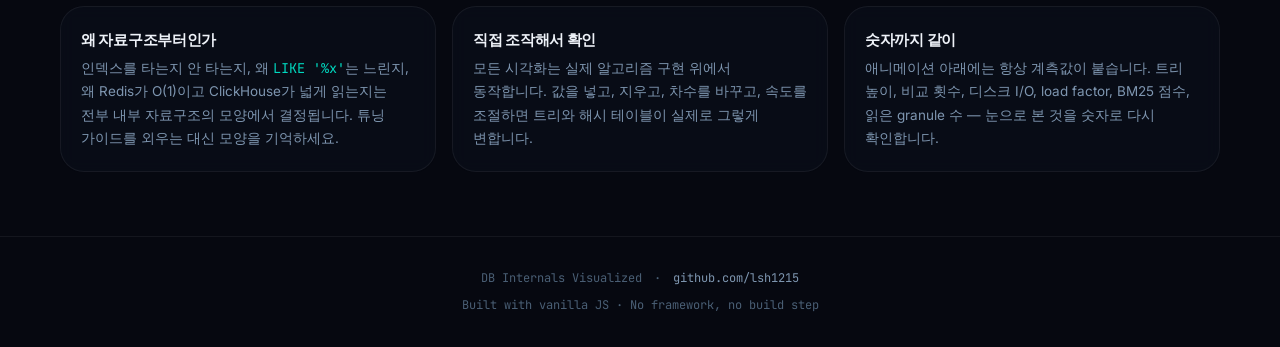
==== commit 9e38d10c: "Add Prometheus and ClickHouse visualizations" ====
--- a/index.html
+++ b/index.html
@@ -5,14 +5,14 @@
   <meta name="viewport" content="width=device-width, initial-scale=1.0" />
   <title>DB Internals Visualized — 데이터베이스 자료구조 시각화</title>
 
-  <meta name="description" content="RDB의 B-Tree/B+Tree, Redis의 dict/hashtable, Elasticsearch의 역색인. 데이터를 하나씩 넣어보며 자료구조가 어떻게 변하는지 애니메이션으로 이해합니다." />
-  <meta name="keywords" content="B-Tree, B+Tree, Redis dict, hashtable, rehash, skiplist, Elasticsearch, inverted index, 자료구조 시각화, database internals" />
+  <meta name="description" content="RDB의 B-Tree/B+Tree, Redis의 dict/hashtable, Elasticsearch의 역색인, Prometheus TSDB, ClickHouse MergeTree. 데이터를 하나씩 넣어보며 자료구조가 어떻게 변하는지 애니메이션으로 이해합니다." />
+  <meta name="keywords" content="B-Tree, B+Tree, Redis dict, hashtable, rehash, skiplist, Elasticsearch, inverted index, Prometheus TSDB, ClickHouse MergeTree, 자료구조 시각화, database internals" />
   <meta name="author" content="leesanghun" />
   <meta name="robots" content="index, follow" />
 
   <meta property="og:type" content="website" />
   <meta property="og:title" content="DB Internals Visualized" />
-  <meta property="og:description" content="RDB · Redis · Elasticsearch 내부 자료구조를 애니메이션으로 이해하기" />
+  <meta property="og:description" content="RDB · Redis · Elasticsearch · Prometheus · ClickHouse 내부 자료구조를 애니메이션으로 이해하기" />
   <meta property="og:site_name" content="DB Internals Visualized" />
 
   <link rel="icon" href="data:image/svg+xml,<svg xmlns='http://www.w3.org/2000/svg' viewBox='0 0 100 100'><text y='.9em' font-size='90'>🗄️</text></svg>" />
@@ -45,13 +45,13 @@
     </h1>
 
     <p class="hub__sub">
-      글로 읽는 B+Tree는 이해되지 않습니다. 데이터를 하나씩 넣어보고,<br />
-      노드가 쪼개지고 버킷이 채워지는 과정을 직접 보면 이해됩니다.
+      글로 읽는 B+Tree와 TSDB는 이해되지 않습니다. 데이터를 하나씩 넣어보고,<br />
+      노드·버킷·chunk·part가 변하는 과정을 직접 보면 이해됩니다.
     </p>
 
     <div class="flex center gap3 wrap" style="justify-content:center">
-      <span class="badge badge--muted">3 Databases</span>
-      <span class="badge badge--muted">12 Visualizations</span>
+      <span class="badge badge--muted">5 Databases</span>
+      <span class="badge badge--muted">20 Visualizations</span>
       <span class="badge badge--muted">Zero Dependency</span>
     </div>
   </header>
@@ -175,12 +175,90 @@
       </div>
     </a>
 
+    <!-- ── Prometheus ── -->
+    <a href="./prometheus/" class="db-card db-card--prom" role="listitem" aria-label="Prometheus TSDB 자료구조 보기">
+      <div class="db-card__glow" aria-hidden="true"></div>
+      <div class="db-card__inner">
+        <div class="db-card__header">
+          <div class="db-card__icon-wrap" aria-hidden="true"><span class="db-card__icon">🔥</span></div>
+          <div class="db-card__status"><span class="db-card__status-dot"></span><span>Time Series</span></div>
+        </div>
+
+        <div class="db-card__body">
+          <h2 class="db-card__name">Prometheus — TSDB</h2>
+          <p class="db-card__tagline">라벨 셋 하나가 series가 되고 샘플이 chunk와 block으로 굳어지는 과정</p>
+
+          <div class="db-card__badges">
+            <span class="db-chip">Series</span>
+            <span class="db-chip">WAL</span>
+            <span class="db-chip">Chunk</span>
+            <span class="db-chip">Block</span>
+          </div>
+
+          <ul class="db-card__features">
+            <li class="db-card__feature"><i>→</i>metric + labels → series id → postings 인덱스 연결</li>
+            <li class="db-card__feature"><i>→</i>append-only WAL과 head chunk가 같이 움직이는 흐름</li>
+            <li class="db-card__feature"><i>→</i>XOR chunk 압축이 왜 시간 간격에 강한지 시각화</li>
+            <li class="db-card__feature"><i>→</i>2시간 block, compaction, retention까지 한 화면에서 추적</li>
+          </ul>
+        </div>
+
+        <div class="db-card__footer">
+          <span class="db-card__cta">Explore
+            <svg width="15" height="15" viewBox="0 0 24 24" fill="none" stroke="currentColor" stroke-width="2.5" aria-hidden="true">
+              <line x1="5" y1="12" x2="19" y2="12"></line><polyline points="12 5 19 12 12 19"></polyline>
+            </svg>
+          </span>
+          <span class="db-card__slug">prometheus/</span>
+        </div>
+      </div>
+    </a>
+
+    <!-- ── ClickHouse ── -->
+    <a href="./clickhouse/" class="db-card db-card--ch" role="listitem" aria-label="ClickHouse MergeTree 자료구조 보기">
+      <div class="db-card__glow" aria-hidden="true"></div>
+      <div class="db-card__inner">
+        <div class="db-card__header">
+          <div class="db-card__icon-wrap" aria-hidden="true"><span class="db-card__icon">📊</span></div>
+          <div class="db-card__status"><span class="db-card__status-dot"></span><span>OLAP</span></div>
+        </div>
+
+        <div class="db-card__body">
+          <h2 class="db-card__name">ClickHouse — MergeTree</h2>
+          <p class="db-card__tagline">정렬된 part, granule, mark가 분석 쿼리의 읽기량을 줄이는 방식</p>
+
+          <div class="db-card__badges">
+            <span class="db-chip">Part</span>
+            <span class="db-chip">Granule</span>
+            <span class="db-chip">Mark</span>
+            <span class="db-chip">Sparse Index</span>
+          </div>
+
+          <ul class="db-card__features">
+            <li class="db-card__feature"><i>→</i>INSERT batch가 정렬된 data part로 저장되는 과정</li>
+            <li class="db-card__feature"><i>→</i>기본 8192행 granule마다 mark 하나만 저장하는 희소 인덱스</li>
+            <li class="db-card__feature"><i>→</i>WHERE 조건이 읽을 granule과 건너뛸 granule을 가르는 순간</li>
+            <li class="db-card__feature"><i>→</i>background merge와 ORDER BY 설계의 실무 감각 연결</li>
+          </ul>
+        </div>
+
+        <div class="db-card__footer">
+          <span class="db-card__cta">Explore
+            <svg width="15" height="15" viewBox="0 0 24 24" fill="none" stroke="currentColor" stroke-width="2.5" aria-hidden="true">
+              <line x1="5" y1="12" x2="19" y2="12"></line><polyline points="12 5 19 12 12 19"></polyline>
+            </svg>
+          </span>
+          <span class="db-card__slug">clickhouse/</span>
+        </div>
+      </div>
+    </a>
+
   </div>
 
   <section class="hub__note">
     <div class="panel">
       <h3>왜 자료구조부터인가</h3>
-      <p>인덱스를 타는지 안 타는지, 왜 <span class="mono acc">LIKE '%x'</span>는 느린지, 왜 Redis가 O(1)인지는 전부 내부 자료구조의 모양에서 결정됩니다. 튜닝 가이드를 외우는 대신 모양을 기억하세요.</p>
+      <p>인덱스를 타는지 안 타는지, 왜 <span class="mono acc">LIKE '%x'</span>는 느린지, 왜 Redis가 O(1)이고 ClickHouse가 넓게 읽는지는 전부 내부 자료구조의 모양에서 결정됩니다. 튜닝 가이드를 외우는 대신 모양을 기억하세요.</p>
     </div>
     <div class="panel">
       <h3>직접 조작해서 확인</h3>
@@ -188,7 +266,7 @@
     </div>
     <div class="panel">
       <h3>숫자까지 같이</h3>
-      <p>애니메이션 아래에는 항상 계측값이 붙습니다. 트리 높이, 비교 횟수, 디스크 I/O, load factor, BM25 점수 — 눈으로 본 것을 숫자로 다시 확인합니다.</p>
+      <p>애니메이션 아래에는 항상 계측값이 붙습니다. 트리 높이, 비교 횟수, 디스크 I/O, load factor, BM25 점수, 읽은 granule 수 — 눈으로 본 것을 숫자로 다시 확인합니다.</p>
     </div>
   </section>
 </main>
--- a/assets/css/base.css
+++ b/assets/css/base.css
@@ -41,6 +41,24 @@
   --es-border:     rgba(168, 85, 247, 0.24);
   --es-border-h:   rgba(168, 85, 247, 0.55);
   --es-glow:       rgba(168, 85, 247, 0.18);
+
+  /* Accent — Prometheus (orange → amber) */
+  --prom:          #ff7a45;
+  --prom-b:        #fbbf24;
+  --prom-mid:      #f97316;
+  --prom-dim:      rgba(255, 122, 69, 0.10);
+  --prom-border:   rgba(255, 122, 69, 0.24);
+  --prom-border-h: rgba(255, 122, 69, 0.55);
+  --prom-glow:     rgba(255, 122, 69, 0.18);
+
+  /* Accent — ClickHouse (yellow → lime) */
+  --ch:            #facc15;
+  --ch-b:          #84cc16;
+  --ch-mid:        #eab308;
+  --ch-dim:        rgba(250, 204, 21, 0.10);
+  --ch-border:     rgba(250, 204, 21, 0.24);
+  --ch-border-h:   rgba(250, 204, 21, 0.55);
+  --ch-glow:       rgba(250, 204, 21, 0.18);
 
   /* Semantic */
   --ok:            #34d399;
--- a/assets/css/home.css
+++ b/assets/css/home.css
@@ -99,6 +99,8 @@
 .db-card:nth-child(1) { animation-delay: .34s; }
 .db-card:nth-child(2) { animation-delay: .44s; }
 .db-card:nth-child(3) { animation-delay: .54s; }
+.db-card:nth-child(4) { animation-delay: .64s; }
+.db-card:nth-child(5) { animation-delay: .74s; }
 
 @keyframes cardIn { to { opacity: 1; transform: none; } }
 
@@ -225,6 +227,8 @@
 .db-card--rdb   { --c: #00d9c0; --c2: #4fffff; }
 .db-card--redis { --c: #ff5470; --c2: #ff8a5b; }
 .db-card--es    { --c: #a855f7; --c2: #3b82f6; }
+.db-card--prom  { --c: #ff7a45; --c2: #fbbf24; }
+.db-card--ch    { --c: #facc15; --c2: #84cc16; }
 
 .db-card .db-card__icon-wrap {
   background: color-mix(in srgb, var(--c) 10%, transparent);
